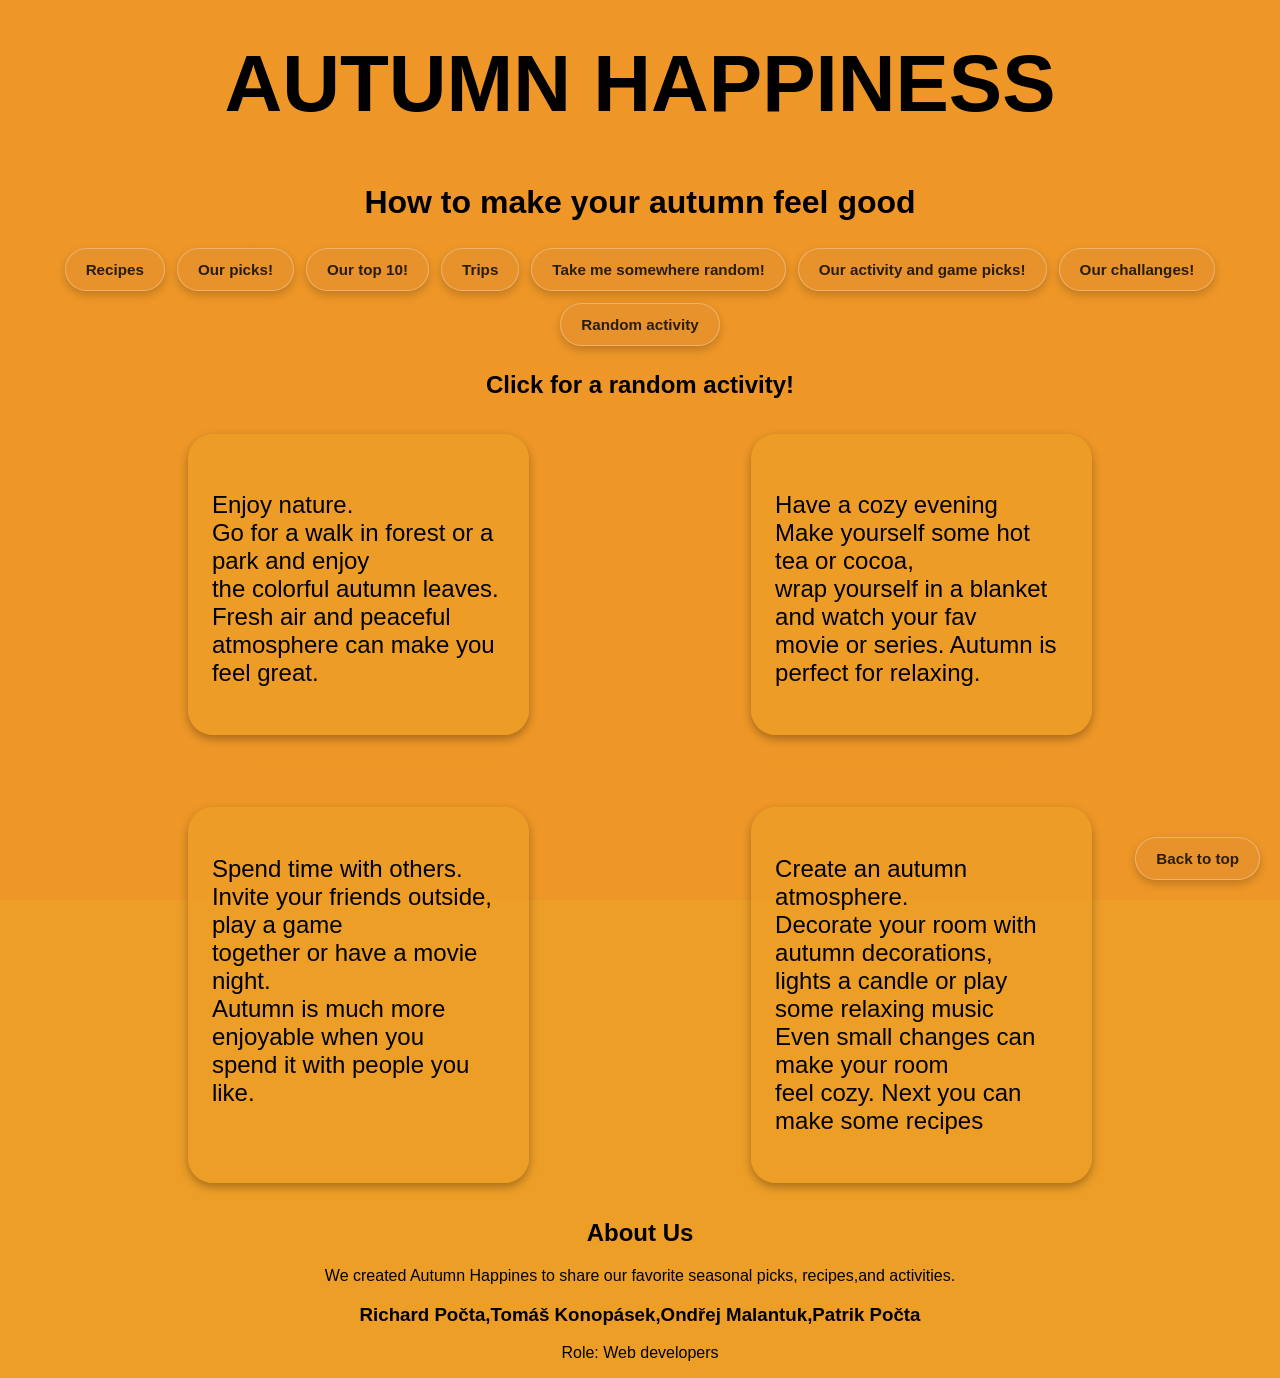
==== index.html @ 6c23f84c "oops! na třetí" ====
<!DOCTYPE html>
<html lang="cs">
<head>
    <meta charset="UTF-8">
    <title>Autumn Happiness</title>
    <link rel="stylesheet" href="style.css">
    <link rel="shortcut icon" href="favicon.ico" type="image/x-icon">
</head>
<body>
<h1 id="jarda">AUTUMN HAPPINESS</h1>
<h2 id="jarda2">How to make your autumn feel good</h2>
<div class="nav-container">
<a href="recepty.html">
    <button class="autumn-btn" style="animation-delay: 0.2s">Recipes </button>
</a>

<a href="filmy.html">
    <button class="autumn-btn" style="animation-delay: 0.4s">Our picks!</button>
</a>
<a href="top10.html">
    <button class="autumn-btn" style="animation-delay: 0.6s"> Our top 10!</button>
</a>
<a href="trips.html">
    <button class="autumn-btn" style="animation-delay: 0.8s"> Trips</button>
</a>
<button class="autumn-btn" onclick="randomPage()" style="animation-delay: 1s">
    Take me somewhere random!
</button>
<a href="aahry.html">
    <button class="autumn-btn" style="animation-delay: 1.2s">Our activity and game picks!</button>
</a>
    <a href="chalenges.html">
        <button class="autumn-btn" style="animation-delay: 1.4s">Our challanges!</button>
    </a>
<button  class="autumn-btn"onclick="randomActivity()" style="animation-delay: 1.6s">Random activity</button>
</div>
<h2 id="result">Click for a random activity!</h2>
<div class="kadina">
    <!-- 1. blok (vlevo nahoře) -->
    <div class="sloupec">
        <p id="prdidlo">Enjoy nature. <br>
            Go for a walk in forest or a park and enjoy <br>
            the colorful autumn leaves. Fresh air and peaceful <br>
            atmosphere can make you feel great.</p>
    </div>

    <!-- 2. blok (vpravo nahoře) -->
    <div class="sloupec">
        <p id="kadina2">Have a cozy evening <br>
            Make yourself some hot tea or cocoa, <br>
            wrap yourself in a blanket and watch your fav <br>
            movie or series. Autumn is perfect for relaxing.</p>
    </div>

    <!-- 3. blok (vlevo dole) -->
    <div class="sloupec">
        <p>Spend time with others. <br>
        Invite your friends outside, play a game <br>
        together or have a movie night. <br>
        Autumn is much more enjoyable when you <br>
        spend it with people you like.</p>
    </div>
    <!-- 4. blok (vpravo dole) -->
    <div class="sloupec">
        <p>Create an autumn atmosphere. <br>
        Decorate your room with autumn decorations, <br>
        lights a candle or play some relaxing music <br>
        Even small changes can make your room <br>
        feel cozy. Next you can make some recipes</p>
    </div>
</div>

</div>
<button class="autumn-btn back-to-top" onclick="goToTop()">
    Back to top
</button>
<script src="script.js"></script>
</body><section id="about" class="about-section">
<h2>About Us</h2>
<p class="about-desc">
    We created Autumn Happines to share our favorite seasonal picks, recipes,and activities.
</p>
    <div class="team-container">
        <div class="member-card">
            <h3> Richard Počta,Tomáš Konopásek,Ondřej Malantuk,Patrik Počta</h3>
       <p>Role: Web developers</p>
        </div>
    </div>
</section>
</html>
---- style.css ----
* {
    box-sizing: border-box; /* Zajistí správné počítání 10% paddingu a gapu */
}

:root {
    background: #ed9e27;
    text-align: center;
    color: #000000;
    font-family: sans-serif;
}

#jarda {
    margin-top: 0;
    padding-top: 3%;
    font-size: 5rem;
    text-decoration-thickness:1000px;
}

#jarda2 {
    font-size: 2rem;
}

.kadina {
    display: grid;
    grid-template-columns: 1fr 1fr;
    grid-template-rows: auto auto;

    padding: 0 10%;
    column-gap: 10%;
    row-gap: 40px;

    text-align: left;
    font-size: 1.5rem;
    font-family: Calibri, sans-serif;
}

#prdidlo, #kadina2 {
    padding-top: 3%;
}
body{background-image: url("https://www.freeimageslive.co.uk/files/images008/autumn_colors.preview.jpg");
background-size: initial;
    background-repeat: no-repeat;
    margin: 0;
    min-height: 100vh;
    background-image: linear-gradient(rgba(240, 140, 40, 0.4),rgba(240, 140, 40, 0.4)),url(https://www.freeimageslive.co.uk/files/images008/autumn_colors.preview.jpg);
    background-size: cover;
    background-position: center;
    background-attachment: fixed;
    
}
#risiprdikysmrdi{padding: 30%;}
.sloupec {

    background: rgb(237 158 39 / 0.81);
    padding: 24px;
    max-width: 500px;
    margin: 16px 13%;
    border-radius: 25px;
    box-shadow: 0 4px 10px rgba(0, 0, 0, 0.3);
}
.nav-container {
    display: flex;
    justify-content: center;
    gap: 12px;
    flex-wrap: wrap;
    margin: 15px 0 25px 0;
}

.autumn-btn {
    opacity: 0;
    animation: buttonAppear 0.6s ease forwards;
    transition: transform 0.25s ease;
    background-color: rgba(230, 145, 45, 0.85);
    color: #2b1d0c;
    font-family: inherit;
    font-size: 0.95rem;
    font-weight: 600;
    padding: 12px 20px;
    border: 1px solid rgba(255, 255, 255, 0.3);
    border-radius: 25px;

    cursor: pointer;
    box-shadow: 0 4px 10px rgba(0, 0, 0, 0.2);
    transition: all 0.25s ease;
}
.autumn-btn:hover {
    background-color: #c96b18;
    color: #ffffff;
    transform: translateY(-3px);
    box-shadow: 0 6px 14px rgba(0, 0, 0, 0.35);
    transform: scale(1.05);}

.autumn-btn:active {
    transform: translateY(-1px);
    box-shadow: 0 2px 6px rgba(0, 0, 0, 0.2);}

.autumn-btn:hover {
    transform: scale(1.08);
}
@keyframes buttonAppear {
    from {
        opacity: 0;
        transform: translateY(20px);
    }
    to {
        opacity: 1;
        transform: translateY(0);
    }

}
.back-to-top{
    position: fixed;
    right: 20px;
    bottom: 20px;
    z-index: 1000;
}
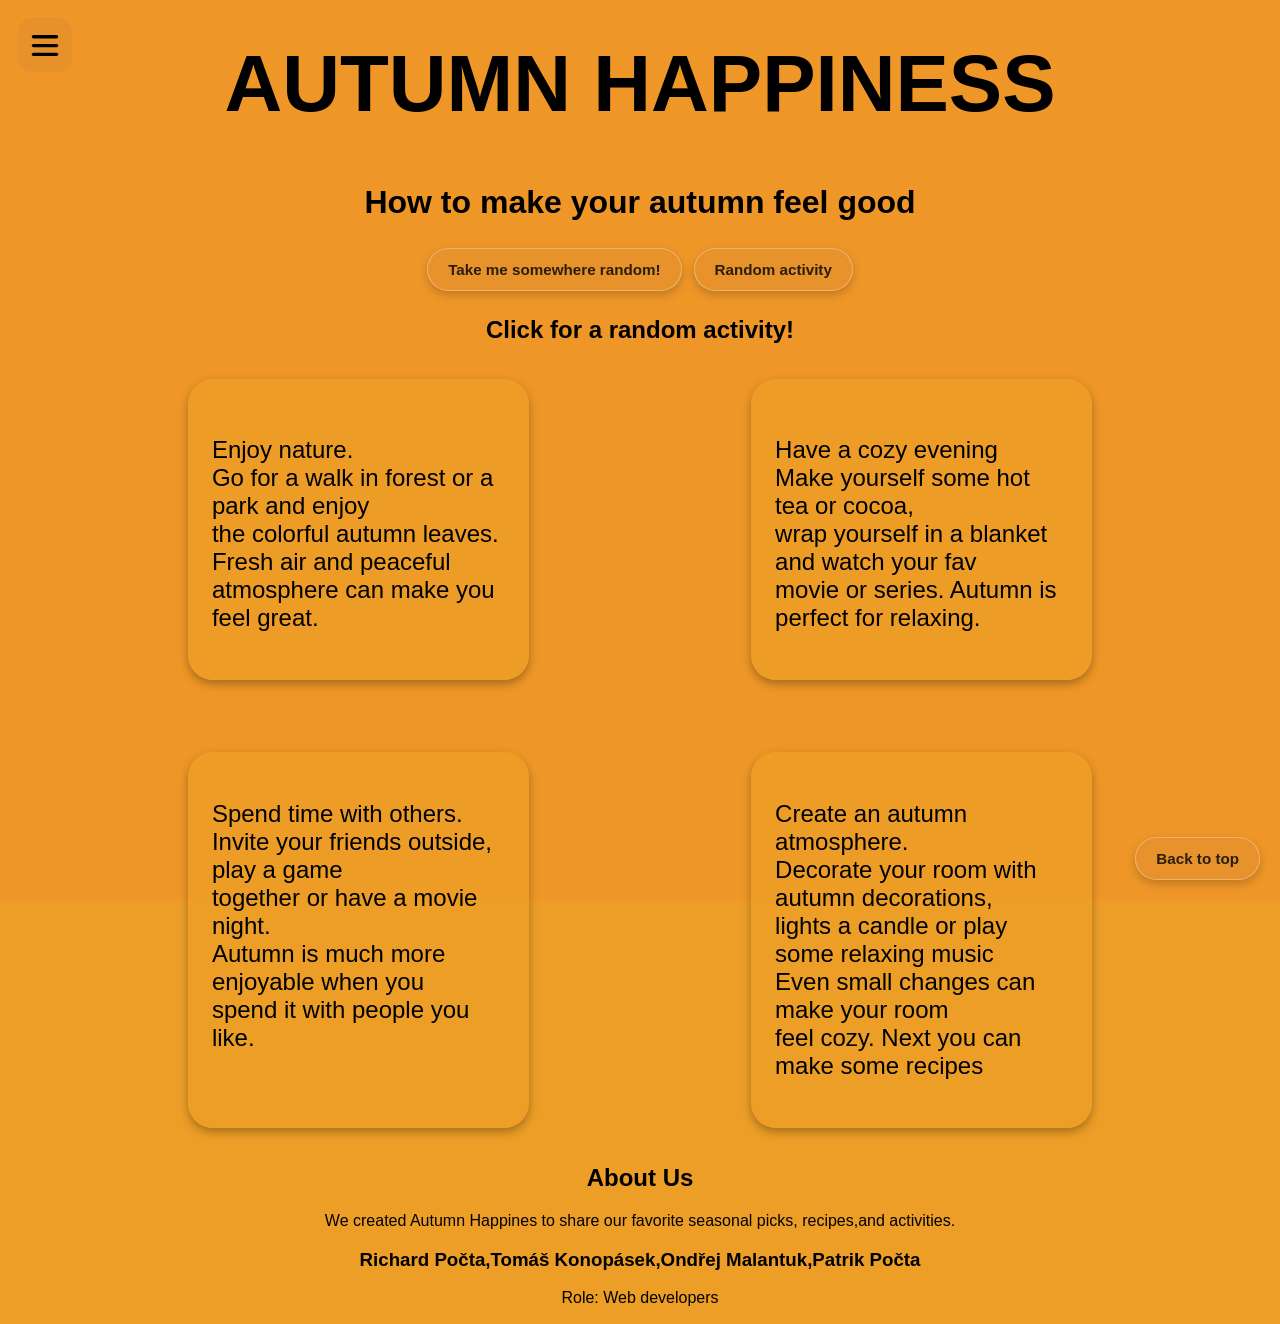
==== commit 23eb8ab7: "úpravy jarda kadimír prdismrdel" ====
--- a/index.html
+++ b/index.html
@@ -7,32 +7,29 @@
     <link rel="shortcut icon" href="favicon.ico" type="image/x-icon">
 </head>
 <body>
+<div class="menu">
+    <button class="menu-btn" onclick="toggleMenu()">
+    <span></span>
+    <span></span>
+    <span></span>
+    </button>
+    <div id="menuLinks" class="menu-links">
+        <a href="index.html">Home</a>
+        <a href="recepty.html">Recipes</a>
+        <a href="filmy.html">Films</a>
+        <a href="top10.html">Top 10</a>
+        <a href="trips.html">Trips</a>
+        <a href="aahry.html">Activities</a>
+        <a href="chalenges.html">Challenges</a>
+    </div>
+</div>
 <h1 id="jarda">AUTUMN HAPPINESS</h1>
 <h2 id="jarda2">How to make your autumn feel good</h2>
 <div class="nav-container">
-<a href="recepty.html">
-    <button class="autumn-btn" style="animation-delay: 0.2s">Recipes </button>
-</a>
-
-<a href="filmy.html">
-    <button class="autumn-btn" style="animation-delay: 0.4s">Our picks!</button>
-</a>
-<a href="top10.html">
-    <button class="autumn-btn" style="animation-delay: 0.6s"> Our top 10!</button>
-</a>
-<a href="trips.html">
-    <button class="autumn-btn" style="animation-delay: 0.8s"> Trips</button>
-</a>
-<button class="autumn-btn" onclick="randomPage()" style="animation-delay: 1s">
+<button class="autumn-btn" onclick="randomPage()" style="animation-delay: 0.2s">
     Take me somewhere random!
 </button>
-<a href="aahry.html">
-    <button class="autumn-btn" style="animation-delay: 1.2s">Our activity and game picks!</button>
-</a>
-    <a href="chalenges.html">
-        <button class="autumn-btn" style="animation-delay: 1.4s">Our challanges!</button>
-    </a>
-<button  class="autumn-btn"onclick="randomActivity()" style="animation-delay: 1.6s">Random activity</button>
+<button  class="autumn-btn"onclick="randomActivity()" style="animation-delay: 0.4s">Random activity</button>
 </div>
 <h2 id="result">Click for a random activity!</h2>
 <div class="kadina">
@@ -69,22 +66,21 @@
         feel cozy. Next you can make some recipes</p>
     </div>
 </div>
-
-</div>
 <button class="autumn-btn back-to-top" onclick="goToTop()">
     Back to top
 </button>
-<script src="script.js"></script>
-</body><section id="about" class="about-section">
-<h2>About Us</h2>
-<p class="about-desc">
-    We created Autumn Happines to share our favorite seasonal picks, recipes,and activities.
-</p>
+<section id="about" class="about-section">
+    <h2>About Us</h2>
+    <p class="about-desc">
+        We created Autumn Happines to share our favorite seasonal picks, recipes,and activities.
+    </p>
     <div class="team-container">
         <div class="member-card">
             <h3> Richard Počta,Tomáš Konopásek,Ondřej Malantuk,Patrik Počta</h3>
-       <p>Role: Web developers</p>
+            <p>Role: Web developers</p>
         </div>
     </div>
 </section>
+<script src="script.js"></script>
+</body>
 </html>
--- a/style.css
+++ b/style.css
@@ -57,6 +57,10 @@
     margin: 16px 13%;
     border-radius: 25px;
     box-shadow: 0 4px 10px rgba(0, 0, 0, 0.3);
+    transition: 0.25s;
+}
+.sloupec:hover {
+    transform: scale(1.03);
 }
 .nav-container {
     display: flex;
@@ -113,4 +117,79 @@
     right: 20px;
     bottom: 20px;
     z-index: 1000;
+}
+.menu {
+    position: fixed;
+    top: 20px;
+    left: 20px;
+    z-index: 2000;
+}
+.menu-btn {
+    width: 50px;
+    height: 50px;
+    font-size: 25px;
+    background-color: rgba(230, 145, 45, 0.9);
+    border: none;
+    border-radius: 15px;
+    cursor: pointer;
+    transition: 0.3s;
+    transform: scale(1.1);
+}
+.menu-btn:hover {
+    transform: scale(1.1);
+    background-color: #c96b18;
+}
+.menu-links {
+    position: absolute;
+    top: 60px;
+    left: 0;
+    width: 200px;
+    background-color: rgba(230, 145, 45, 0.95);
+    border-radius: 15px;
+    padding: 10px;
+
+    opacity: 0;
+    transform: translateX(-200px) scale(0.95);
+    pointer-events: none;
+    transition: 0.3s ease;
+}
+.menu-links.show{
+    opacity: 1;
+    transform: translateX(0) scale(1);
+    pointer-events: auto;
+}
+.menu-links a {
+    display: block;
+    color: #2b1d0c;
+    text-decoration: none;
+    padding: 12px;
+    border-radius: 10px;
+    transition: 0.2s;
+}
+.menu-links a:hover {
+    background-color: #c96b18;
+    color: aliceblue;
+    transform: translateX(5px);
+
+}
+.about-section {
+    padding-bottom: 1px;
+}
+.menu-btn span {
+    display: block;
+    width: 24px;
+    height: 3px;
+    background: black;
+    margin: 5px auto;
+    border-radius: 5px;
+    transition: 0.3s ease;
+}
+.menu-btn.open span:nth-child(1) {
+    transform: translateY(8px) rotate(45deg);
+}
+.menu-btn.open span:nth-child(2) {
+    opacity: 0;
+}
+.menu-btn.open span:nth-child(3) {
+    transform: translateY(-8px) rotate(-45deg);
 }
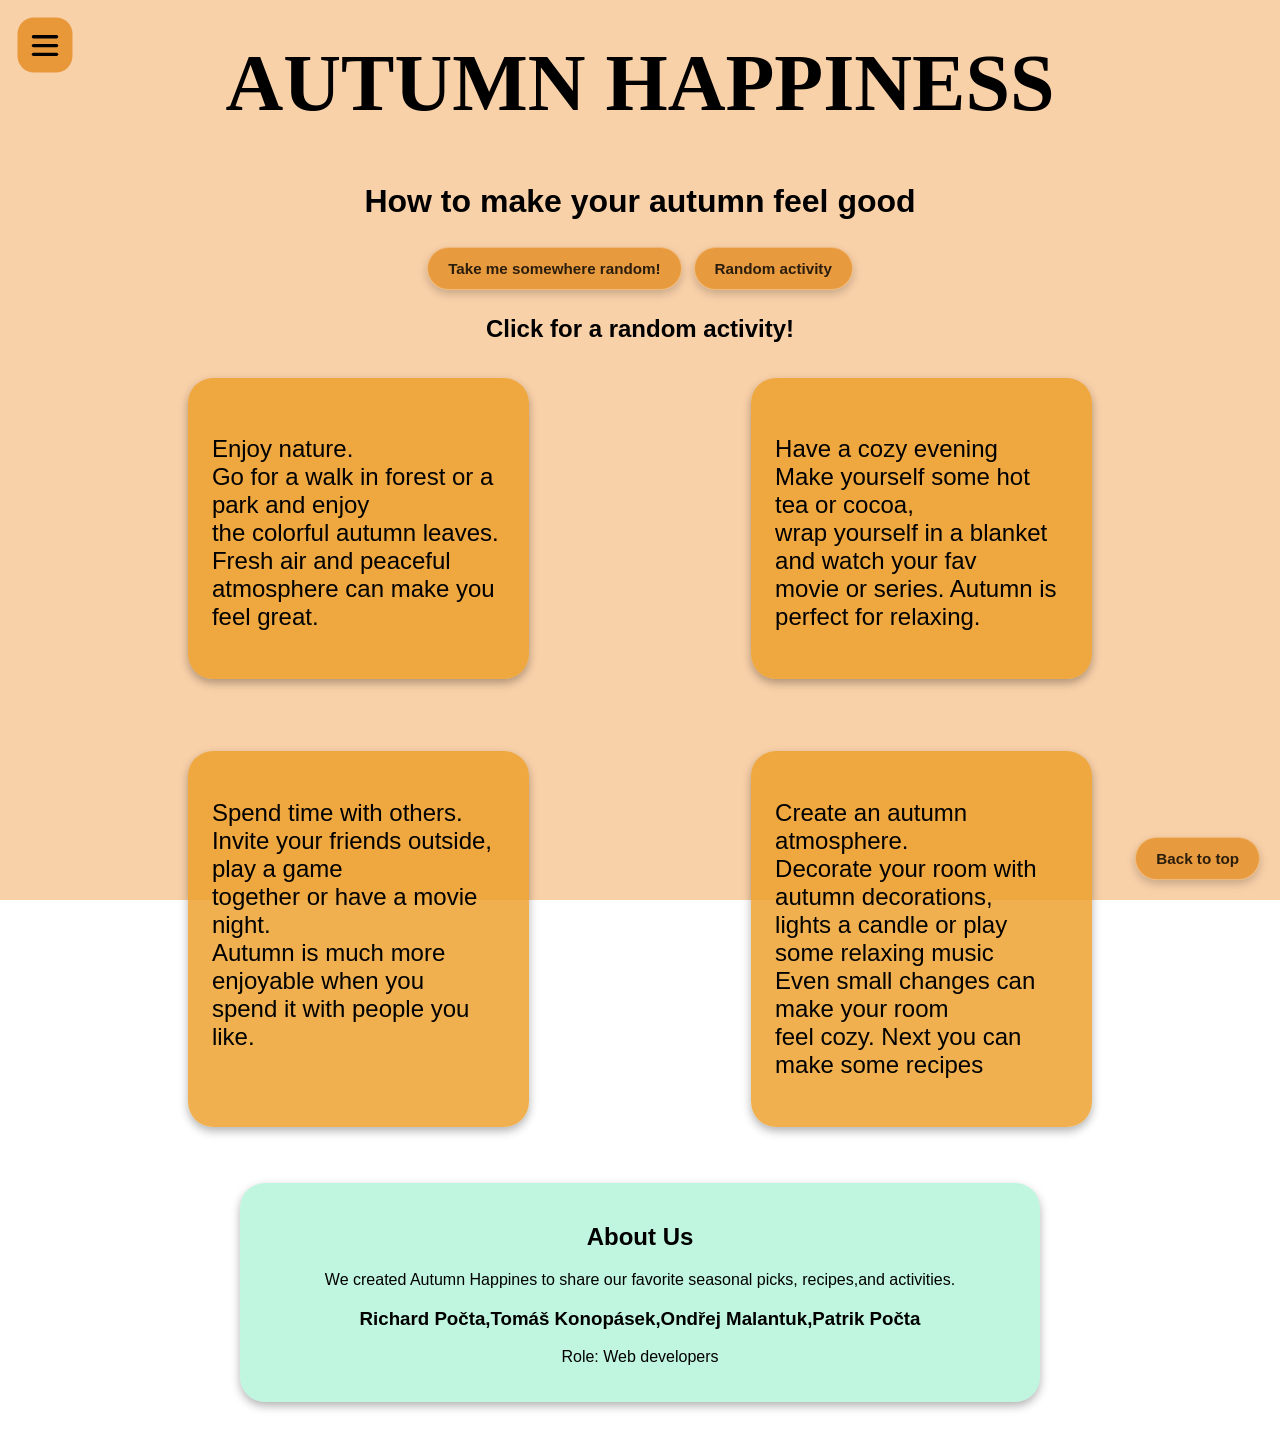
==== commit e5ca8b3d: "jarda kadí signály" ====
--- a/index.html
+++ b/index.html
@@ -2,6 +2,13 @@
 <html lang="cs">
 <head>
     <meta charset="UTF-8">
+    <meta name="description" content="Autumn Happiness - autumn recipes, movies, trips, activities and challenges">
+    <meta property="og:title" content="Autumn Happiness">
+    <meta property="og:description" content="Recipes, movies, trips, activities and challenges for a cozy autumn">
+    <meta property="og:type" content="website">
+    <meta property="og:url" content="https://trikulicky.slashosting.cloud">
+    <meta property="og:image" content="https://trikulicky.slashosting.cloud/pumpkin.png">
+    <meta name="twitter:card" content="summary_large_image">
     <title>Autumn Happiness</title>
     <link rel="stylesheet" href="style.css">
     <link rel="shortcut icon" href="favicon.ico" type="image/x-icon">
@@ -23,7 +30,7 @@
         <a href="chalenges.html">Challenges</a>
     </div>
 </div>
-<h1 id="jarda">AUTUMN HAPPINESS</h1>
+<h1 id="jarda" style="font-family: 'Century Gothic' ">AUTUMN HAPPINESS</h1>
 <h2 id="jarda2">How to make your autumn feel good</h2>
 <div class="nav-container">
 <button class="autumn-btn" onclick="randomPage()" style="animation-delay: 0.2s">
--- a/style.css
+++ b/style.css
@@ -3,7 +3,6 @@
 }
 
 :root {
-    background: #ed9e27;
     text-align: center;
     color: #000000;
     font-family: sans-serif;
@@ -192,4 +191,12 @@
 }
 .menu-btn.open span:nth-child(3) {
     transform: translateY(-8px) rotate(-45deg);
+}
+.about-section {
+    background: rgb(84 230 169 / 0.37);
+    max-width: 800px;
+    margin: 40px auto;
+    padding: 20px 30px;
+    border-radius: 25px;
+    box-shadow: 0 4px 10px rgba(0, 0, 0, 0.3);
 }
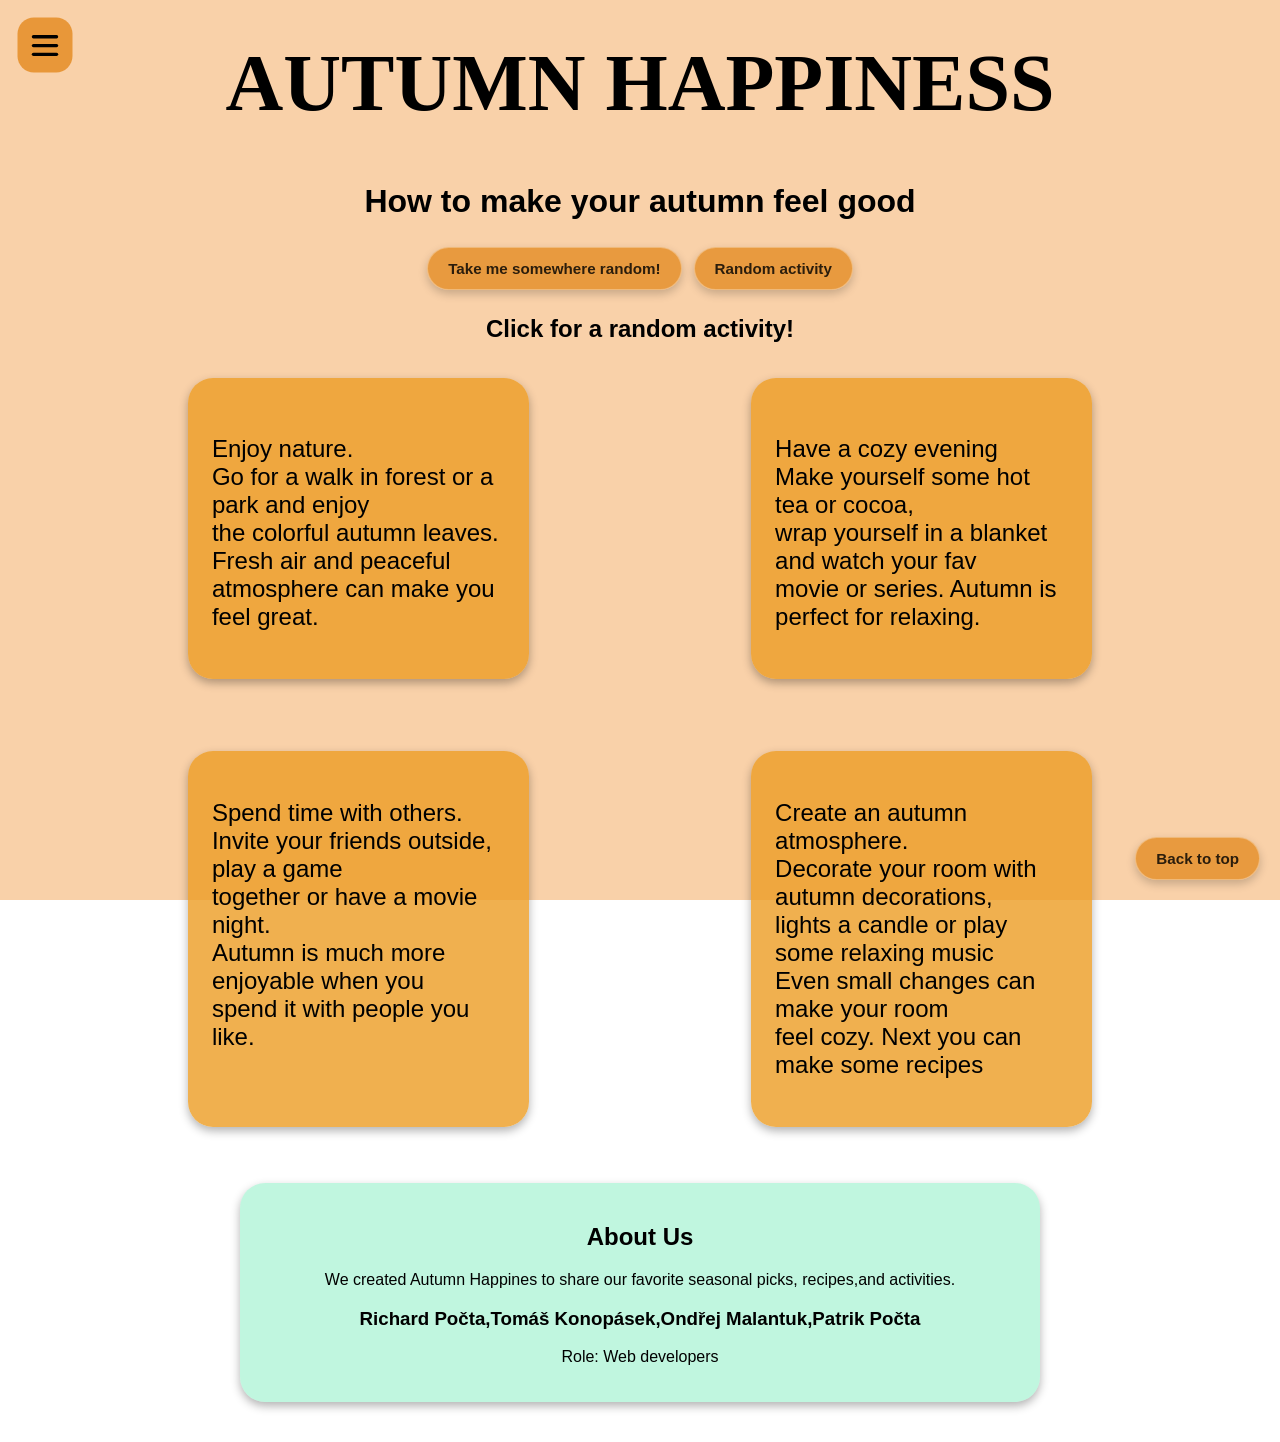
==== commit b211375e: "jarda kadí signály a l**e a***y" ====
--- a/index.html
+++ b/index.html
@@ -2,6 +2,7 @@
 <html lang="cs">
 <head>
     <meta charset="UTF-8">
+    <meta name="viewport" content="width=device-width, initial-scale=1.0">
     <meta name="description" content="Autumn Happiness - autumn recipes, movies, trips, activities and challenges">
     <meta property="og:title" content="Autumn Happiness">
     <meta property="og:description" content="Recipes, movies, trips, activities and challenges for a cozy autumn">
--- a/style.css
+++ b/style.css
@@ -199,4 +199,52 @@
     padding: 20px 30px;
     border-radius: 25px;
     box-shadow: 0 4px 10px rgba(0, 0, 0, 0.3);
+}
+@media (max-width: 768px) {
+    #jarda {
+        font-size: 2.8rem;
+        padding-top: 80px;
+    }
+    #jarda2 {
+        font-size: 1.4rem;
+        padding: 0 15px;
+    }
+    .kadina {
+        grid-template-columns: 1fr;
+        padding: 0 15px;
+        gap: 20px;
+        font-size: 1.1rem;
+    }
+    .sloupec {
+        width: 100%;
+        padding: 0 15px;
+        gap: 20px;
+        font-size: 1.1rem;
+    }
+    .nav-container {
+        padding: 0 15px;
+    }
+    .autumn-btn {
+        font-size: 0.9rem;
+        padding: 10px 15px;
+    }
+    .menu {
+        top: 15px;
+        left: 15px;
+    }
+    .menu-links {
+        width: 100px;
+    }
+    .about-section {
+        margin: 30px 15px;
+        padding: 20px;
+    }
+    .back-to-top {
+        right: 10px;
+        bottom: 10px;
+    }
+    img {
+        max-width: 100%;
+        height: auto;
+    }
 }
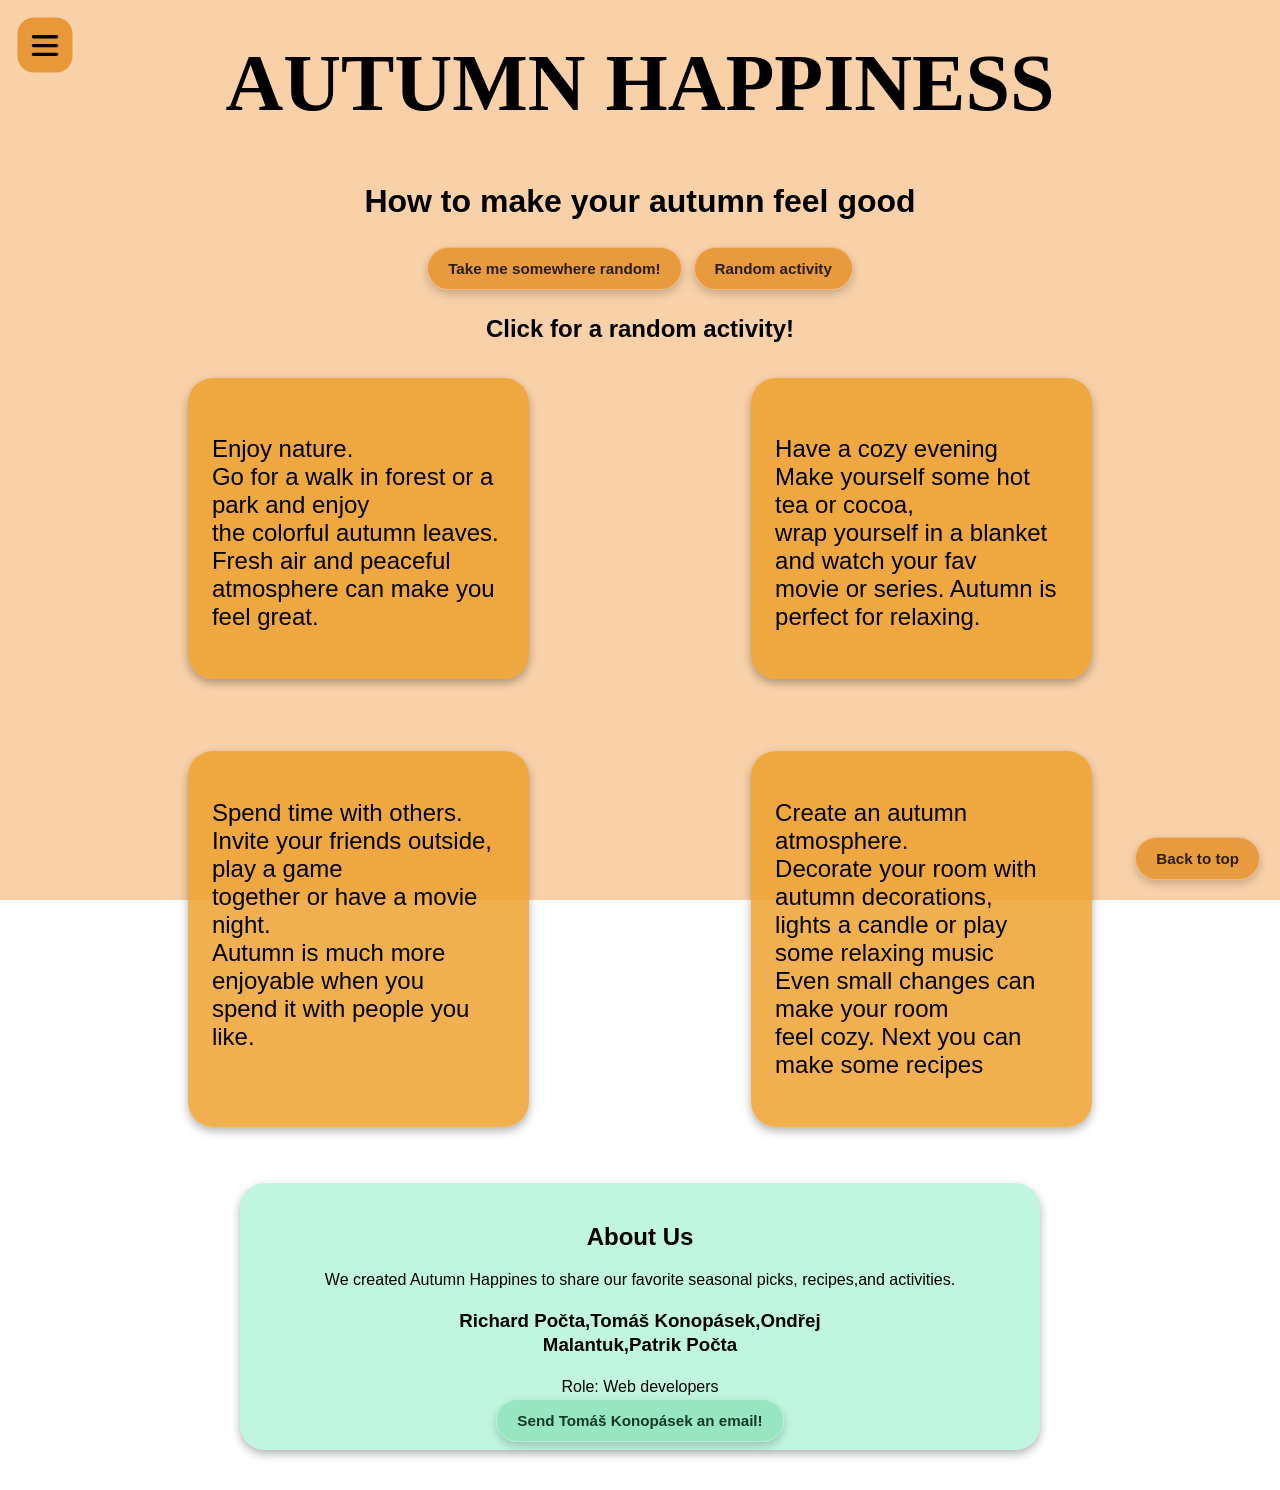
==== commit cf9a3a23: "Pes ReciPes 67 čtverec gargamel jarda" ====
--- a/index.html
+++ b/index.html
@@ -86,6 +86,7 @@
         <div class="member-card">
             <h3> Richard Počta,Tomáš Konopásek,Ondřej Malantuk,Patrik Počta</h3>
             <p>Role: Web developers</p>
+            <a href="mailto:glixie@glixie.me" class="autumn-btn email-btn">Send Tomáš Konopásek an email!</a>
         </div>
     </div>
 </section>
--- a/style.css
+++ b/style.css
@@ -201,6 +201,9 @@
     box-shadow: 0 4px 10px rgba(0, 0, 0, 0.3);
 }
 @media (max-width: 768px) {
+    html,body {
+        overflow-x: hidden;
+    }
     #jarda {
         font-size: 2.8rem;
         padding-top: 80px;
@@ -217,8 +220,9 @@
     }
     .sloupec {
         width: 100%;
-        padding: 0 15px;
-        gap: 20px;
+        max-width: none;
+        margin: 0;
+        padding: 20px;
         font-size: 1.1rem;
     }
     .nav-container {
@@ -237,7 +241,7 @@
     }
     .about-section {
         margin: 30px 15px;
-        padding: 20px;
+        padding: 30px;
     }
     .back-to-top {
         right: 10px;
@@ -247,4 +251,21 @@
         max-width: 100%;
         height: auto;
     }
+}
+.go-back {
+    margin-bottom: 20px;
+}
+.member-card h3 {
+    max-width: 500px;
+    margin: 20px auto;
+    line-height: 1.3;
+}
+.email-btn {
+    background-color: #98e6c1;
+    color: #16382a;
+    text-decoration: none;
+}
+.email-btn:hover {
+    background-color: #6fd5a5;
+    color: #16382a;
 }
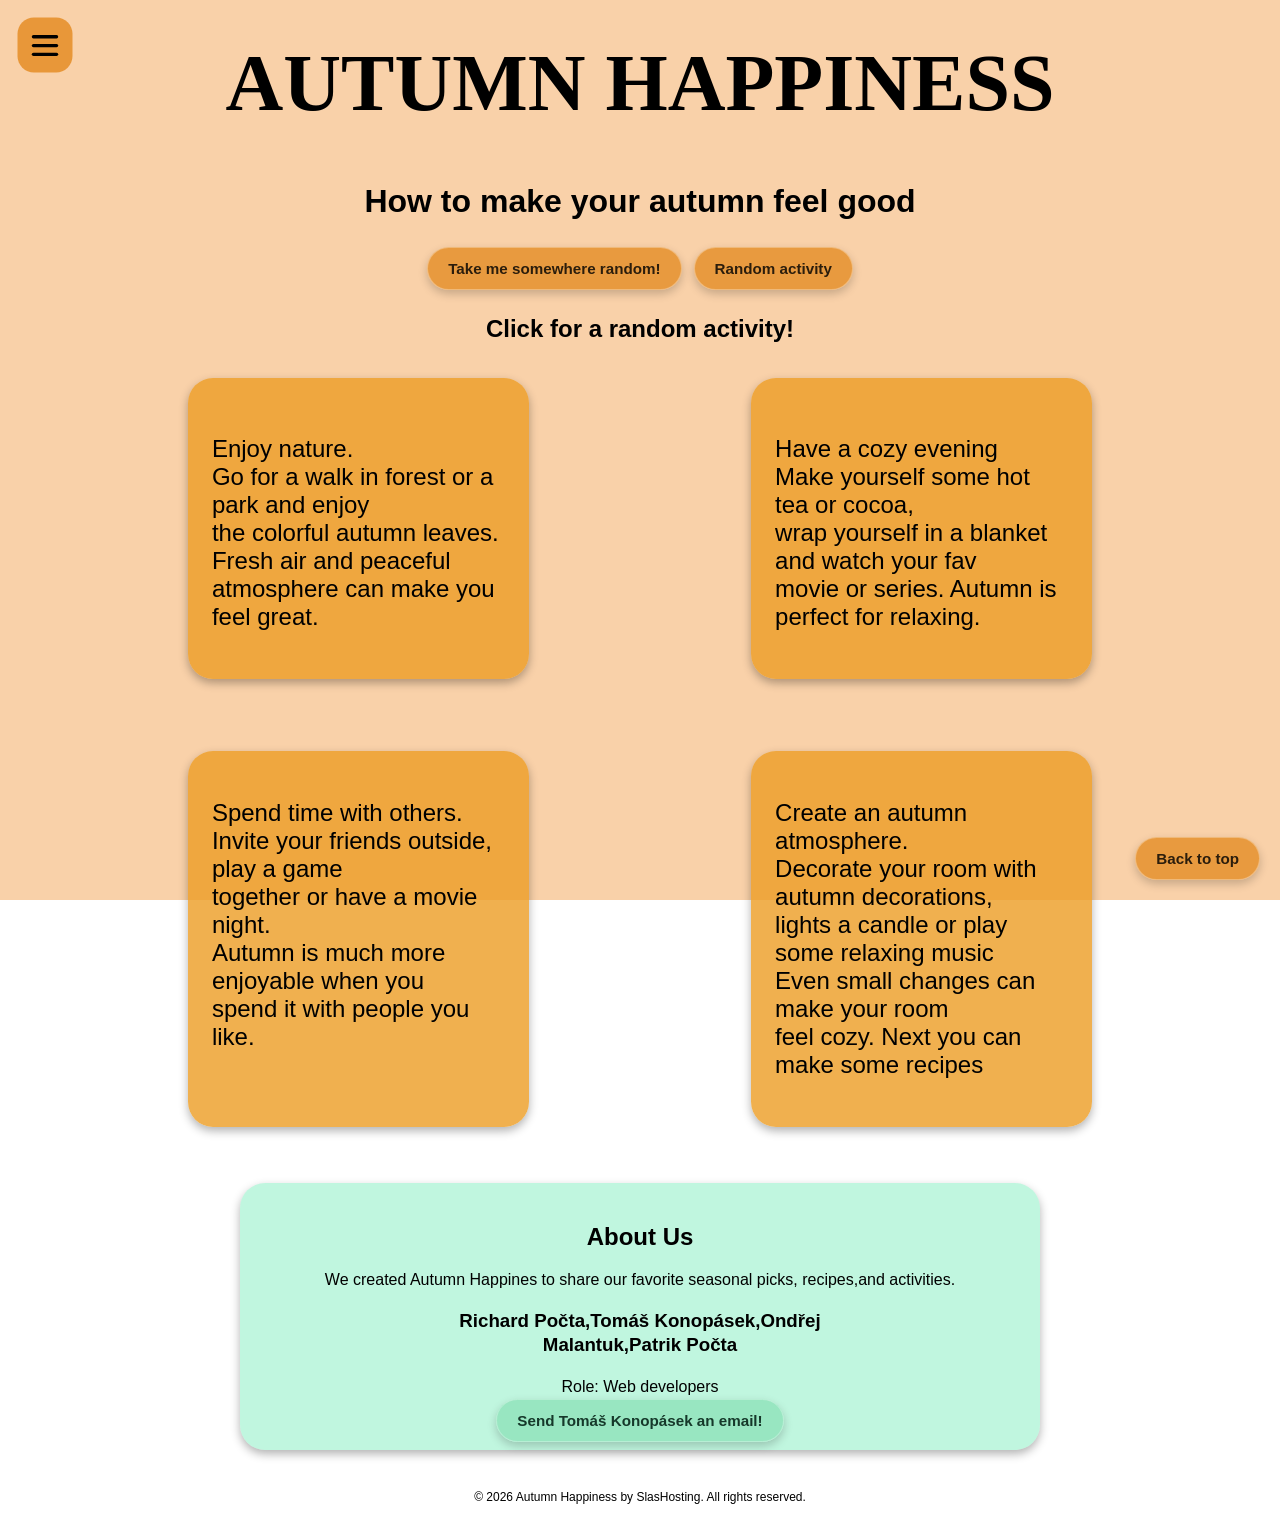
==== commit c9238b3f: "Poslední commit (hopefully)." ====
--- a/index.html
+++ b/index.html
@@ -2,6 +2,8 @@
 <html lang="cs">
 <head>
     <meta charset="UTF-8">
+    <meta rel="apple-touch-icon" href="pumpkin.png">
+    <meta name="theme-color" content="#ed9e27">
     <meta name="viewport" content="width=device-width, initial-scale=1.0">
     <meta name="description" content="Autumn Happiness - autumn recipes, movies, trips, activities and challenges">
     <meta property="og:title" content="Autumn Happiness">
@@ -16,7 +18,7 @@
 </head>
 <body>
 <div class="menu">
-    <button class="menu-btn" onclick="toggleMenu()">
+    <button class="menu-btn" onclick="toggleMenu()" aria-label="Open navigation menu" title="Menu">
     <span></span>
     <span></span>
     <span></span>
@@ -90,6 +92,7 @@
         </div>
     </div>
 </section>
+<p class="copyright">© 2026 Autumn Happiness by SlasHosting. All rights reserved.</p>
 <script src="script.js"></script>
 </body>
 </html>
--- a/style.css
+++ b/style.css
@@ -36,8 +36,10 @@
 #prdidlo, #kadina2 {
     padding-top: 3%;
 }
-body{background-image: url("https://www.freeimageslive.co.uk/files/images008/autumn_colors.preview.jpg");
-background-size: initial;
+body {
+    animation: pageFade 0,4s ease;
+    background-image: url("https://www.freeimageslive.co.uk/files/images008/autumn_colors.preview.jpg");
+    background-size: initial;
     background-repeat: no-repeat;
     margin: 0;
     min-height: 100vh;
@@ -159,11 +161,17 @@
 }
 .menu-links a {
     display: block;
+    width: 100%;
     color: #2b1d0c;
     text-decoration: none;
-    padding: 12px;
+    padding: 12px 0;
     border-radius: 10px;
     transition: 0.2s;
+    text-align: center;
+}
+.menu-links a.active {
+    background: #c96b18;
+    color: aliceblue;
 }
 .menu-links a:hover {
     background-color: #c96b18;
@@ -268,4 +276,41 @@
 .email-btn:hover {
     background-color: #6fd5a5;
     color: #16382a;
+}
+::-webkit-scrollbar {
+    width: 10px;
+}
+::-webkit-scrollbar-track {
+    background: #5c3a1e;
+}
+::-webkit-scrollbar-thumb {
+    background: #ed9e27;
+    border-radius: 10px;
+}
+::-webkit-scrollbar-thumb:hover {
+    background-color: #c96b18;
+}
+::selection {
+    background: #ed9e27;
+    color: black;
+}
+@keyframes pageFade {
+    from {opacity: 0;}
+    to {opacity: 1;}
+}
+h1,h2 {
+    transition: 0.2s;
+}
+h1:hover {
+    letter-spacing: 2px;
+}
+button:focus-visible {
+    outline: 3px solid aliceblue;
+    outline-offset: 3px;
+}
+.copyright {
+    font-size: 0.75rem;
+    color: black;
+    text-align: center;
+    margin: 20px 0 10px 0;
 }
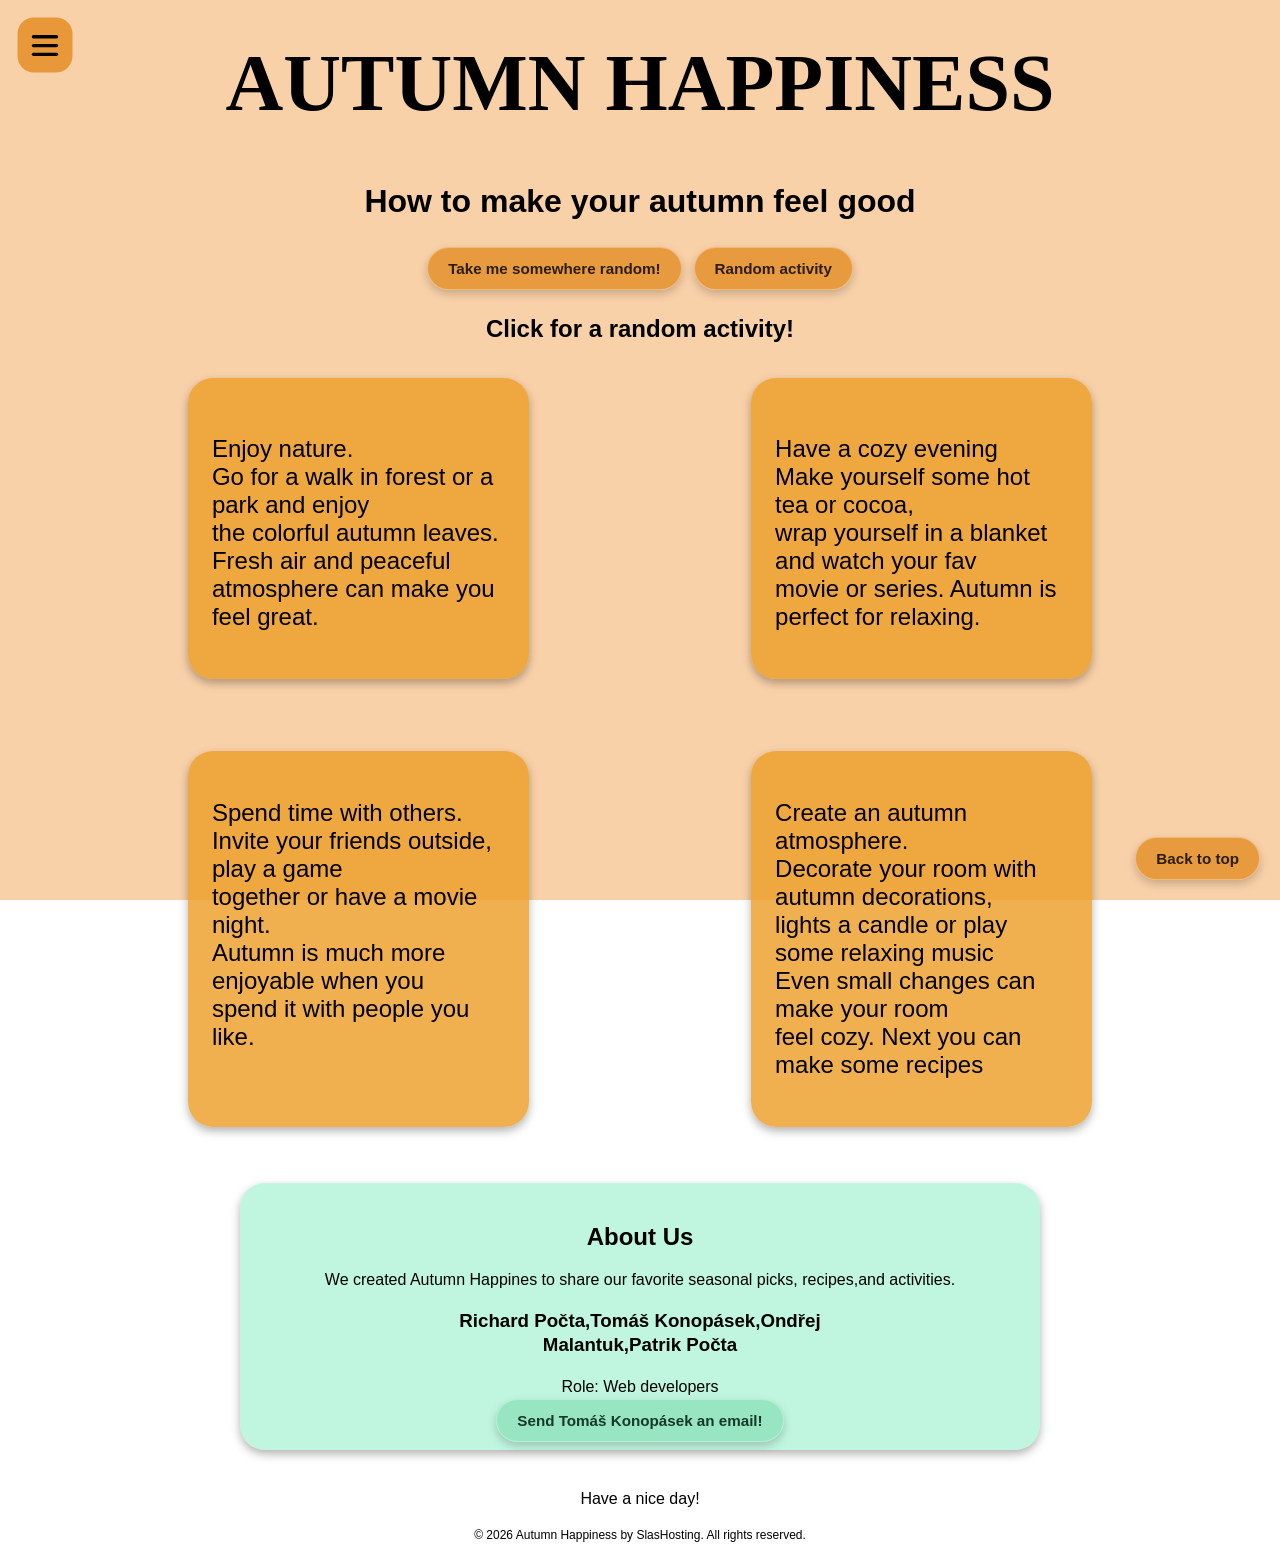
==== commit 34d27e22: "Poslední commit. Díky kluci" ====
--- a/index.html
+++ b/index.html
@@ -1,18 +1,24 @@
 <!DOCTYPE html>
-<html lang="cs">
+<html lang="en">
 <head>
     <meta charset="UTF-8">
-    <meta rel="apple-touch-icon" href="pumpkin.png">
+
+    <link rel="apple-touch-icon" href="pumpkin.png">
+
     <meta name="theme-color" content="#ed9e27">
     <meta name="viewport" content="width=device-width, initial-scale=1.0">
+
     <meta name="description" content="Autumn Happiness - autumn recipes, movies, trips, activities and challenges">
+
     <meta property="og:title" content="Autumn Happiness">
     <meta property="og:description" content="Recipes, movies, trips, activities and challenges for a cozy autumn">
     <meta property="og:type" content="website">
     <meta property="og:url" content="https://trikulicky.slashosting.cloud">
     <meta property="og:image" content="https://trikulicky.slashosting.cloud/pumpkin.png">
     <meta name="twitter:card" content="summary_large_image">
+
     <title>Autumn Happiness</title>
+
     <link rel="stylesheet" href="style.css">
     <link rel="shortcut icon" href="favicon.ico" type="image/x-icon">
 </head>
@@ -92,6 +98,7 @@
         </div>
     </div>
 </section>
+<p>Have a nice day!</p>
 <p class="copyright">© 2026 Autumn Happiness by SlasHosting. All rights reserved.</p>
 <script src="script.js"></script>
 </body>
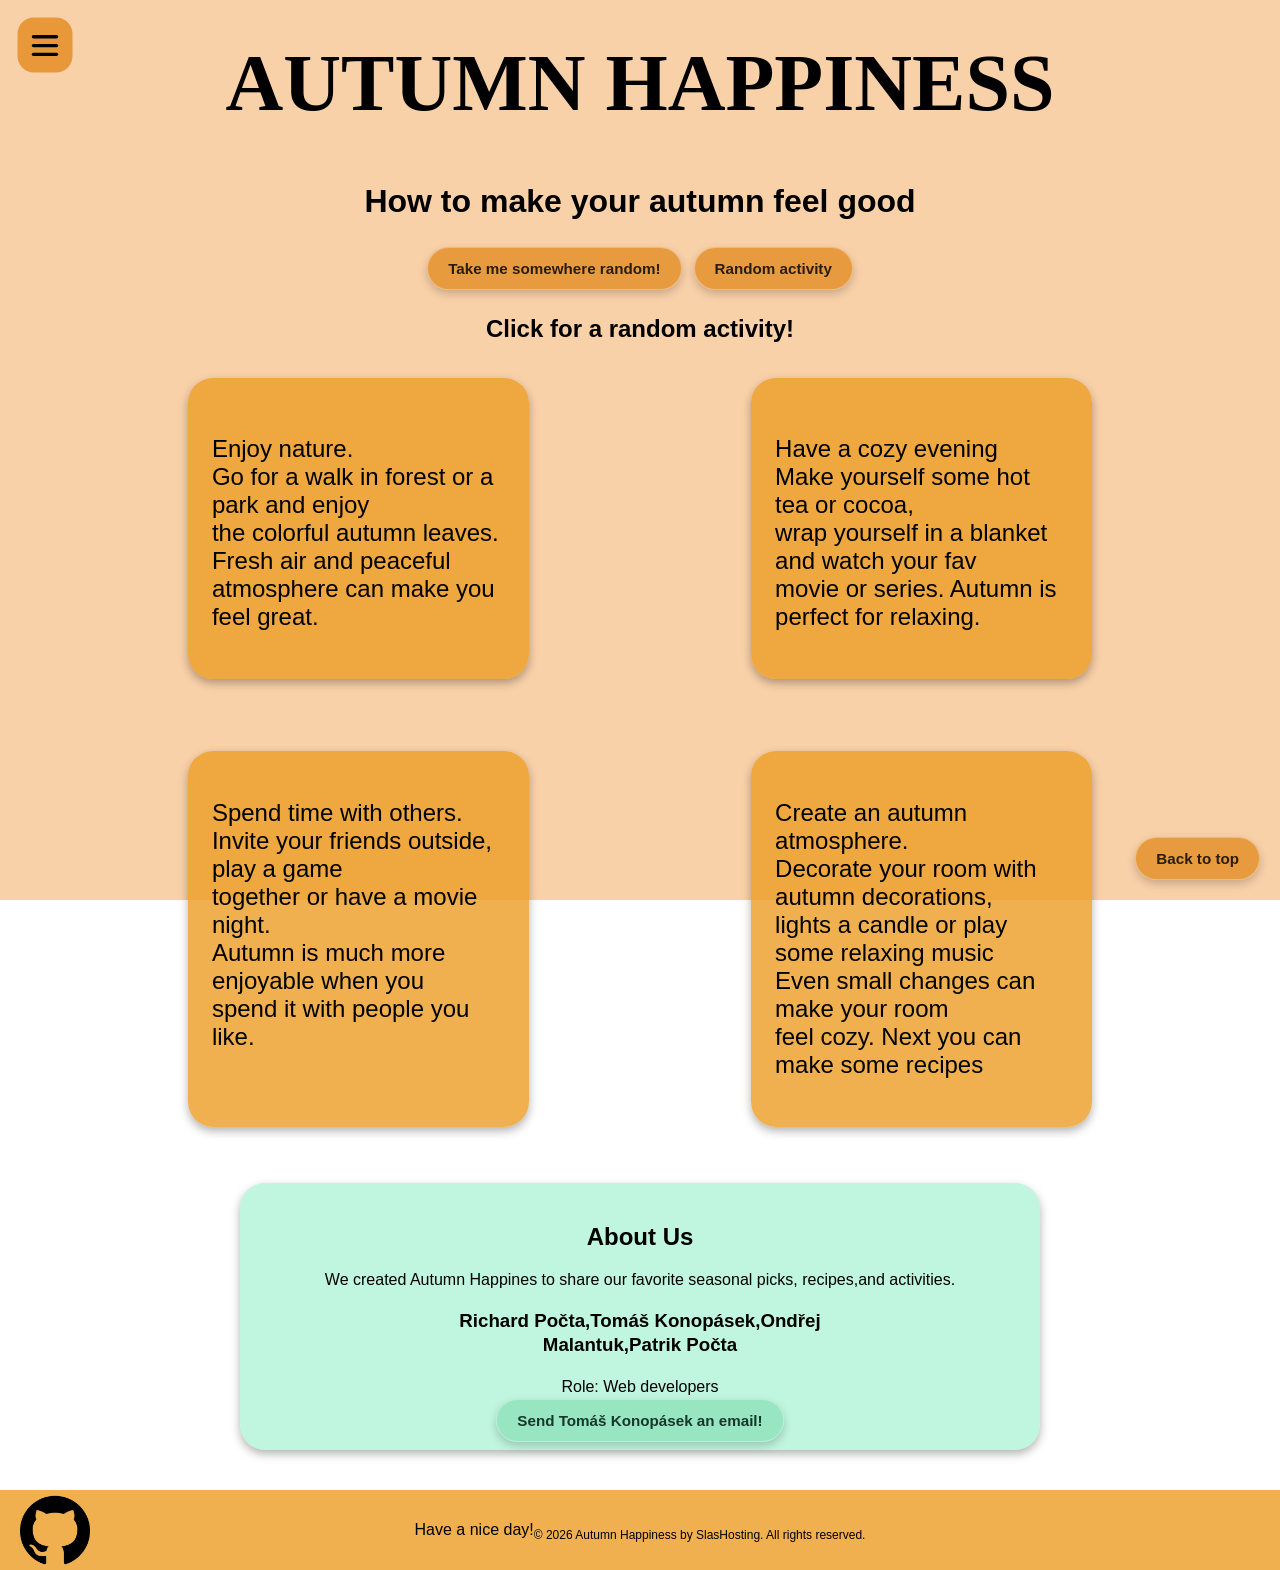
==== commit f6c63440: "made the footer better and added a github logo, also fucked up the text a lil, will be fixed" ====
--- a/index.html
+++ b/index.html
@@ -1,35 +1,49 @@
-<!DOCTYPE html>
+<!doctype html>
 <html lang="en">
-<head>
-    <meta charset="UTF-8">
+  <head>
+    <meta charset="UTF-8" />
 
-    <link rel="apple-touch-icon" href="pumpkin.png">
+    <link rel="apple-touch-icon" href="pumpkin.png" />
 
-    <meta name="theme-color" content="#ed9e27">
-    <meta name="viewport" content="width=device-width, initial-scale=1.0">
+    <meta name="theme-color" content="#ed9e27" />
+    <meta name="viewport" content="width=device-width, initial-scale=1.0" />
 
-    <meta name="description" content="Autumn Happiness - autumn recipes, movies, trips, activities and challenges">
+    <meta
+      name="description"
+      content="Autumn Happiness - autumn recipes, movies, trips, activities and challenges"
+    />
 
-    <meta property="og:title" content="Autumn Happiness">
-    <meta property="og:description" content="Recipes, movies, trips, activities and challenges for a cozy autumn">
-    <meta property="og:type" content="website">
-    <meta property="og:url" content="https://trikulicky.slashosting.cloud">
-    <meta property="og:image" content="https://trikulicky.slashosting.cloud/pumpkin.png">
-    <meta name="twitter:card" content="summary_large_image">
+    <meta property="og:title" content="Autumn Happiness" />
+    <meta
+      property="og:description"
+      content="Recipes, movies, trips, activities and challenges for a cozy autumn"
+    />
+    <meta property="og:type" content="website" />
+    <meta property="og:url" content="https://trikulicky.slashosting.cloud" />
+    <meta
+      property="og:image"
+      content="https://trikulicky.slashosting.cloud/pumpkin.png"
+    />
+    <meta name="twitter:card" content="summary_large_image" />
 
     <title>Autumn Happiness</title>
 
-    <link rel="stylesheet" href="style.css">
-    <link rel="shortcut icon" href="favicon.ico" type="image/x-icon">
-</head>
-<body>
-<div class="menu">
-    <button class="menu-btn" onclick="toggleMenu()" aria-label="Open navigation menu" title="Menu">
-    <span></span>
-    <span></span>
-    <span></span>
-    </button>
-    <div id="menuLinks" class="menu-links">
+    <link rel="stylesheet" href="style.css" />
+    <link rel="shortcut icon" href="favicon.ico" type="image/x-icon" />
+  </head>
+  <body>
+    <div class="menu">
+      <button
+        class="menu-btn"
+        onclick="toggleMenu()"
+        aria-label="Open navigation menu"
+        title="Menu"
+      >
+        <span></span>
+        <span></span>
+        <span></span>
+      </button>
+      <div id="menuLinks" class="menu-links">
         <a href="index.html">Home</a>
         <a href="recepty.html">Recipes</a>
         <a href="filmy.html">Films</a>
@@ -37,69 +51,106 @@
         <a href="trips.html">Trips</a>
         <a href="aahry.html">Activities</a>
         <a href="chalenges.html">Challenges</a>
+      </div>
     </div>
-</div>
-<h1 id="jarda" style="font-family: 'Century Gothic' ">AUTUMN HAPPINESS</h1>
-<h2 id="jarda2">How to make your autumn feel good</h2>
-<div class="nav-container">
-<button class="autumn-btn" onclick="randomPage()" style="animation-delay: 0.2s">
-    Take me somewhere random!
-</button>
-<button  class="autumn-btn"onclick="randomActivity()" style="animation-delay: 0.4s">Random activity</button>
-</div>
-<h2 id="result">Click for a random activity!</h2>
-<div class="kadina">
-    <!-- 1. blok (vlevo nahoře) -->
-    <div class="sloupec">
-        <p id="prdidlo">Enjoy nature. <br>
-            Go for a walk in forest or a park and enjoy <br>
-            the colorful autumn leaves. Fresh air and peaceful <br>
-            atmosphere can make you feel great.</p>
+    <h1 id="jarda" style="font-family: &quot;Century Gothic&quot;">
+      AUTUMN HAPPINESS
+    </h1>
+    <h2 id="jarda2">How to make your autumn feel good</h2>
+    <div class="nav-container">
+      <button
+        class="autumn-btn"
+        onclick="randomPage()"
+        style="animation-delay: 0.2s"
+      >
+        Take me somewhere random!
+      </button>
+      <button
+        class="autumn-btn"
+        onclick="randomActivity()"
+        style="animation-delay: 0.4s"
+      >
+        Random activity
+      </button>
     </div>
+    <h2 id="result">Click for a random activity!</h2>
+    <div class="kadina">
+      <!-- 1. blok (vlevo nahoře) -->
+      <div class="sloupec">
+        <p id="prdidlo">
+          Enjoy nature. <br />
+          Go for a walk in forest or a park and enjoy <br />
+          the colorful autumn leaves. Fresh air and peaceful <br />
+          atmosphere can make you feel great.
+        </p>
+      </div>
 
-    <!-- 2. blok (vpravo nahoře) -->
-    <div class="sloupec">
-        <p id="kadina2">Have a cozy evening <br>
-            Make yourself some hot tea or cocoa, <br>
-            wrap yourself in a blanket and watch your fav <br>
-            movie or series. Autumn is perfect for relaxing.</p>
+      <!-- 2. blok (vpravo nahoře) -->
+      <div class="sloupec">
+        <p id="kadina2">
+          Have a cozy evening <br />
+          Make yourself some hot tea or cocoa, <br />
+          wrap yourself in a blanket and watch your fav <br />
+          movie or series. Autumn is perfect for relaxing.
+        </p>
+      </div>
+
+      <!-- 3. blok (vlevo dole) -->
+      <div class="sloupec">
+        <p>
+          Spend time with others. <br />
+          Invite your friends outside, play a game <br />
+          together or have a movie night. <br />
+          Autumn is much more enjoyable when you <br />
+          spend it with people you like.
+        </p>
+      </div>
+      <!-- 4. blok (vpravo dole) -->
+      <div class="sloupec">
+        <p>
+          Create an autumn atmosphere. <br />
+          Decorate your room with autumn decorations, <br />
+          lights a candle or play some relaxing music <br />
+          Even small changes can make your room <br />
+          feel cozy. Next you can make some recipes
+        </p>
+      </div>
     </div>
+    <button class="autumn-btn back-to-top" onclick="goToTop()">
+      Back to top
+    </button>
+    <section id="about" class="about-section">
+      <h2>About Us</h2>
+      <p class="about-desc">
+        We created Autumn Happines to share our favorite seasonal picks,
+        recipes,and activities.
+      </p>
+      <div class="team-container">
+        <div class="member-card">
+          <h3>Richard Počta,Tomáš Konopásek,Ondřej Malantuk,Patrik Počta</h3>
+          <p>Role: Web developers</p>
+          <a href="mailto:glixie@glixie.me" class="autumn-btn email-btn"
+            >Send Tomáš Konopásek an email!</a
+          >
+        </div>
+      </div>
+    </section>
 
-    <!-- 3. blok (vlevo dole) -->
-    <div class="sloupec">
-        <p>Spend time with others. <br>
-        Invite your friends outside, play a game <br>
-        together or have a movie night. <br>
-        Autumn is much more enjoyable when you <br>
-        spend it with people you like.</p>
-    </div>
-    <!-- 4. blok (vpravo dole) -->
-    <div class="sloupec">
-        <p>Create an autumn atmosphere. <br>
-        Decorate your room with autumn decorations, <br>
-        lights a candle or play some relaxing music <br>
-        Even small changes can make your room <br>
-        feel cozy. Next you can make some recipes</p>
-    </div>
-</div>
-<button class="autumn-btn back-to-top" onclick="goToTop()">
-    Back to top
-</button>
-<section id="about" class="about-section">
-    <h2>About Us</h2>
-    <p class="about-desc">
-        We created Autumn Happines to share our favorite seasonal picks, recipes,and activities.
-    </p>
-    <div class="team-container">
-        <div class="member-card">
-            <h3> Richard Počta,Tomáš Konopásek,Ondřej Malantuk,Patrik Počta</h3>
-            <p>Role: Web developers</p>
-            <a href="mailto:glixie@glixie.me" class="autumn-btn email-btn">Send Tomáš Konopásek an email!</a>
-        </div>
-    </div>
-</section>
-<p>Have a nice day!</p>
-<p class="copyright">© 2026 Autumn Happiness by SlasHosting. All rights reserved.</p>
-<script src="script.js"></script>
-</body>
+    <footer>
+      <div class="footer-content">
+        <p>Have a nice day!</p>
+      </div>
+      <br />
+      <p class="copyright">
+        © 2026 Autumn Happiness by SlasHosting. All rights reserved.
+      </p>
+
+      <div class="github-logo">
+        <a href="https://github.com/tomk1440-cmyk/trikulicky">
+          <img src="./imgs/ghlogo.png" alt="github-logo" />
+        </a>
+      </div>
+    </footer>
+    <script src="script.js"></script>
+  </body>
 </html>
--- a/style.css
+++ b/style.css
@@ -1,316 +1,355 @@
 * {
-    box-sizing: border-box; /* Zajistí správné počítání 10% paddingu a gapu */
+  box-sizing: border-box; /* Zajistí správné počítání 10% paddingu a gapu */
 }
 
 :root {
-    text-align: center;
-    color: #000000;
-    font-family: sans-serif;
+  text-align: center;
+  color: #000000;
+  font-family: sans-serif;
 }
 
 #jarda {
-    margin-top: 0;
-    padding-top: 3%;
-    font-size: 5rem;
-    text-decoration-thickness:1000px;
+  margin-top: 0;
+  padding-top: 3%;
+  font-size: 5rem;
+  text-decoration-thickness: 1000px;
 }
 
 #jarda2 {
-    font-size: 2rem;
+  font-size: 2rem;
 }
 
 .kadina {
-    display: grid;
-    grid-template-columns: 1fr 1fr;
-    grid-template-rows: auto auto;
-
-    padding: 0 10%;
-    column-gap: 10%;
-    row-gap: 40px;
-
-    text-align: left;
-    font-size: 1.5rem;
-    font-family: Calibri, sans-serif;
-}
-
-#prdidlo, #kadina2 {
-    padding-top: 3%;
+  display: grid;
+  grid-template-columns: 1fr 1fr;
+  grid-template-rows: auto auto;
+
+  padding: 0 10%;
+  column-gap: 10%;
+  row-gap: 40px;
+
+  text-align: left;
+  font-size: 1.5rem;
+  font-family: Calibri, sans-serif;
+}
+
+#prdidlo,
+#kadina2 {
+  padding-top: 3%;
 }
 body {
-    animation: pageFade 0,4s ease;
-    background-image: url("https://www.freeimageslive.co.uk/files/images008/autumn_colors.preview.jpg");
-    background-size: initial;
-    background-repeat: no-repeat;
+  animation:
+    pageFade 0,
+    4s ease;
+  background-image: url("https://www.freeimageslive.co.uk/files/images008/autumn_colors.preview.jpg");
+  background-size: initial;
+  background-repeat: no-repeat;
+  margin: 0;
+  min-height: 100vh;
+  background-image:
+    linear-gradient(rgba(240, 140, 40, 0.4), rgba(240, 140, 40, 0.4)),
+    url(https://www.freeimageslive.co.uk/files/images008/autumn_colors.preview.jpg);
+  background-size: cover;
+  background-position: center;
+  background-attachment: fixed;
+}
+#risiprdikysmrdi {
+  padding: 30%;
+}
+.sloupec {
+  background: rgb(237 158 39 / 0.81);
+  padding: 24px;
+  max-width: 500px;
+  margin: 16px 13%;
+  border-radius: 25px;
+  box-shadow: 0 4px 10px rgba(0, 0, 0, 0.3);
+  transition: 0.25s;
+}
+.sloupec:hover {
+  transform: scale(1.03);
+}
+.nav-container {
+  display: flex;
+  justify-content: center;
+  gap: 12px;
+  flex-wrap: wrap;
+  margin: 15px 0 25px 0;
+}
+
+.autumn-btn {
+  opacity: 0;
+  animation: buttonAppear 0.6s ease forwards;
+  transition: transform 0.25s ease;
+  background-color: rgba(230, 145, 45, 0.85);
+  color: #2b1d0c;
+  font-family: inherit;
+  font-size: 0.95rem;
+  font-weight: 600;
+  padding: 12px 20px;
+  border: 1px solid rgba(255, 255, 255, 0.3);
+  border-radius: 25px;
+
+  cursor: pointer;
+  box-shadow: 0 4px 10px rgba(0, 0, 0, 0.2);
+  transition: all 0.25s ease;
+}
+.autumn-btn:hover {
+  background-color: #c96b18;
+  color: #ffffff;
+  transform: translateY(-3px);
+  box-shadow: 0 6px 14px rgba(0, 0, 0, 0.35);
+  transform: scale(1.05);
+}
+
+.autumn-btn:active {
+  transform: translateY(-1px);
+  box-shadow: 0 2px 6px rgba(0, 0, 0, 0.2);
+}
+
+.autumn-btn:hover {
+  transform: scale(1.08);
+}
+@keyframes buttonAppear {
+  from {
+    opacity: 0;
+    transform: translateY(20px);
+  }
+  to {
+    opacity: 1;
+    transform: translateY(0);
+  }
+}
+.back-to-top {
+  position: fixed;
+  right: 20px;
+  bottom: 20px;
+  z-index: 1000;
+}
+.menu {
+  position: fixed;
+  top: 20px;
+  left: 20px;
+  z-index: 2000;
+}
+.menu-btn {
+  width: 50px;
+  height: 50px;
+  font-size: 25px;
+  background-color: rgba(230, 145, 45, 0.9);
+  border: none;
+  border-radius: 15px;
+  cursor: pointer;
+  transition: 0.3s;
+  transform: scale(1.1);
+}
+.menu-btn:hover {
+  transform: scale(1.1);
+  background-color: #c96b18;
+}
+.menu-links {
+  position: absolute;
+  top: 60px;
+  left: 0;
+  width: 200px;
+  background-color: rgba(230, 145, 45, 0.95);
+  border-radius: 15px;
+  padding: 10px;
+
+  opacity: 0;
+  transform: translateX(-200px) scale(0.95);
+  pointer-events: none;
+  transition: 0.3s ease;
+}
+.menu-links.show {
+  opacity: 1;
+  transform: translateX(0) scale(1);
+  pointer-events: auto;
+}
+.menu-links a {
+  display: block;
+  width: 100%;
+  color: #2b1d0c;
+  text-decoration: none;
+  padding: 12px 0;
+  border-radius: 10px;
+  transition: 0.2s;
+  text-align: center;
+}
+.menu-links a.active {
+  background: #c96b18;
+  color: aliceblue;
+}
+.menu-links a:hover {
+  background-color: #c96b18;
+  color: aliceblue;
+  transform: translateX(5px);
+}
+.about-section {
+  padding-bottom: 1px;
+}
+.menu-btn span {
+  display: block;
+  width: 24px;
+  height: 3px;
+  background: black;
+  margin: 5px auto;
+  border-radius: 5px;
+  transition: 0.3s ease;
+}
+.menu-btn.open span:nth-child(1) {
+  transform: translateY(8px) rotate(45deg);
+}
+.menu-btn.open span:nth-child(2) {
+  opacity: 0;
+}
+.menu-btn.open span:nth-child(3) {
+  transform: translateY(-8px) rotate(-45deg);
+}
+.about-section {
+  background: rgb(84 230 169 / 0.37);
+  max-width: 800px;
+  margin: 40px auto;
+  padding: 20px 30px;
+  border-radius: 25px;
+  box-shadow: 0 4px 10px rgba(0, 0, 0, 0.3);
+}
+@media (max-width: 768px) {
+  html,
+  body {
+    overflow-x: hidden;
+  }
+  #jarda {
+    font-size: 2.8rem;
+    padding-top: 80px;
+  }
+  #jarda2 {
+    font-size: 1.4rem;
+    padding: 0 15px;
+  }
+  .kadina {
+    grid-template-columns: 1fr;
+    padding: 0 15px;
+    gap: 20px;
+    font-size: 1.1rem;
+  }
+  .sloupec {
+    width: 100%;
+    max-width: none;
     margin: 0;
-    min-height: 100vh;
-    background-image: linear-gradient(rgba(240, 140, 40, 0.4),rgba(240, 140, 40, 0.4)),url(https://www.freeimageslive.co.uk/files/images008/autumn_colors.preview.jpg);
-    background-size: cover;
-    background-position: center;
-    background-attachment: fixed;
-    
-}
-#risiprdikysmrdi{padding: 30%;}
-.sloupec {
-
-    background: rgb(237 158 39 / 0.81);
-    padding: 24px;
-    max-width: 500px;
-    margin: 16px 13%;
-    border-radius: 25px;
-    box-shadow: 0 4px 10px rgba(0, 0, 0, 0.3);
-    transition: 0.25s;
-}
-.sloupec:hover {
-    transform: scale(1.03);
-}
-.nav-container {
-    display: flex;
-    justify-content: center;
-    gap: 12px;
-    flex-wrap: wrap;
-    margin: 15px 0 25px 0;
-}
-
-.autumn-btn {
+    padding: 20px;
+    font-size: 1.1rem;
+  }
+  .nav-container {
+    padding: 0 15px;
+  }
+  .autumn-btn {
+    font-size: 0.9rem;
+    padding: 10px 15px;
+  }
+  .menu {
+    top: 15px;
+    left: 15px;
+  }
+  .menu-links {
+    width: 100px;
+  }
+  .about-section {
+    margin: 30px 15px;
+    padding: 30px;
+  }
+  .back-to-top {
+    right: 10px;
+    bottom: 10px;
+  }
+  img {
+    max-width: 100%;
+    height: auto;
+  }
+}
+.go-back {
+  margin-bottom: 20px;
+}
+.member-card h3 {
+  max-width: 500px;
+  margin: 20px auto;
+  line-height: 1.3;
+}
+.email-btn {
+  background-color: #98e6c1;
+  color: #16382a;
+  text-decoration: none;
+}
+.email-btn:hover {
+  background-color: #6fd5a5;
+  color: #16382a;
+}
+::-webkit-scrollbar {
+  width: 10px;
+}
+::-webkit-scrollbar-track {
+  background: #5c3a1e;
+}
+::-webkit-scrollbar-thumb {
+  background: #ed9e27;
+  border-radius: 10px;
+}
+::-webkit-scrollbar-thumb:hover {
+  background-color: #c96b18;
+}
+::selection {
+  background: #ed9e27;
+  color: black;
+}
+@keyframes pageFade {
+  from {
     opacity: 0;
-    animation: buttonAppear 0.6s ease forwards;
-    transition: transform 0.25s ease;
-    background-color: rgba(230, 145, 45, 0.85);
-    color: #2b1d0c;
-    font-family: inherit;
-    font-size: 0.95rem;
-    font-weight: 600;
-    padding: 12px 20px;
-    border: 1px solid rgba(255, 255, 255, 0.3);
-    border-radius: 25px;
-
-    cursor: pointer;
-    box-shadow: 0 4px 10px rgba(0, 0, 0, 0.2);
-    transition: all 0.25s ease;
-}
-.autumn-btn:hover {
-    background-color: #c96b18;
-    color: #ffffff;
-    transform: translateY(-3px);
-    box-shadow: 0 6px 14px rgba(0, 0, 0, 0.35);
-    transform: scale(1.05);}
-
-.autumn-btn:active {
-    transform: translateY(-1px);
-    box-shadow: 0 2px 6px rgba(0, 0, 0, 0.2);}
-
-.autumn-btn:hover {
-    transform: scale(1.08);
-}
-@keyframes buttonAppear {
-    from {
-        opacity: 0;
-        transform: translateY(20px);
-    }
-    to {
-        opacity: 1;
-        transform: translateY(0);
-    }
-
-}
-.back-to-top{
-    position: fixed;
-    right: 20px;
-    bottom: 20px;
-    z-index: 1000;
-}
-.menu {
-    position: fixed;
-    top: 20px;
-    left: 20px;
-    z-index: 2000;
-}
-.menu-btn {
-    width: 50px;
-    height: 50px;
-    font-size: 25px;
-    background-color: rgba(230, 145, 45, 0.9);
-    border: none;
-    border-radius: 15px;
-    cursor: pointer;
-    transition: 0.3s;
-    transform: scale(1.1);
-}
-.menu-btn:hover {
-    transform: scale(1.1);
-    background-color: #c96b18;
-}
-.menu-links {
-    position: absolute;
-    top: 60px;
-    left: 0;
-    width: 200px;
-    background-color: rgba(230, 145, 45, 0.95);
-    border-radius: 15px;
-    padding: 10px;
-
-    opacity: 0;
-    transform: translateX(-200px) scale(0.95);
-    pointer-events: none;
-    transition: 0.3s ease;
-}
-.menu-links.show{
+  }
+  to {
     opacity: 1;
-    transform: translateX(0) scale(1);
-    pointer-events: auto;
-}
-.menu-links a {
-    display: block;
-    width: 100%;
-    color: #2b1d0c;
-    text-decoration: none;
-    padding: 12px 0;
-    border-radius: 10px;
-    transition: 0.2s;
-    text-align: center;
-}
-.menu-links a.active {
-    background: #c96b18;
-    color: aliceblue;
-}
-.menu-links a:hover {
-    background-color: #c96b18;
-    color: aliceblue;
-    transform: translateX(5px);
-
-}
-.about-section {
-    padding-bottom: 1px;
-}
-.menu-btn span {
-    display: block;
-    width: 24px;
-    height: 3px;
-    background: black;
-    margin: 5px auto;
-    border-radius: 5px;
-    transition: 0.3s ease;
-}
-.menu-btn.open span:nth-child(1) {
-    transform: translateY(8px) rotate(45deg);
-}
-.menu-btn.open span:nth-child(2) {
-    opacity: 0;
-}
-.menu-btn.open span:nth-child(3) {
-    transform: translateY(-8px) rotate(-45deg);
-}
-.about-section {
-    background: rgb(84 230 169 / 0.37);
-    max-width: 800px;
-    margin: 40px auto;
-    padding: 20px 30px;
-    border-radius: 25px;
-    box-shadow: 0 4px 10px rgba(0, 0, 0, 0.3);
-}
-@media (max-width: 768px) {
-    html,body {
-        overflow-x: hidden;
-    }
-    #jarda {
-        font-size: 2.8rem;
-        padding-top: 80px;
-    }
-    #jarda2 {
-        font-size: 1.4rem;
-        padding: 0 15px;
-    }
-    .kadina {
-        grid-template-columns: 1fr;
-        padding: 0 15px;
-        gap: 20px;
-        font-size: 1.1rem;
-    }
-    .sloupec {
-        width: 100%;
-        max-width: none;
-        margin: 0;
-        padding: 20px;
-        font-size: 1.1rem;
-    }
-    .nav-container {
-        padding: 0 15px;
-    }
-    .autumn-btn {
-        font-size: 0.9rem;
-        padding: 10px 15px;
-    }
-    .menu {
-        top: 15px;
-        left: 15px;
-    }
-    .menu-links {
-        width: 100px;
-    }
-    .about-section {
-        margin: 30px 15px;
-        padding: 30px;
-    }
-    .back-to-top {
-        right: 10px;
-        bottom: 10px;
-    }
-    img {
-        max-width: 100%;
-        height: auto;
-    }
-}
-.go-back {
-    margin-bottom: 20px;
-}
-.member-card h3 {
-    max-width: 500px;
-    margin: 20px auto;
-    line-height: 1.3;
-}
-.email-btn {
-    background-color: #98e6c1;
-    color: #16382a;
-    text-decoration: none;
-}
-.email-btn:hover {
-    background-color: #6fd5a5;
-    color: #16382a;
-}
-::-webkit-scrollbar {
-    width: 10px;
-}
-::-webkit-scrollbar-track {
-    background: #5c3a1e;
-}
-::-webkit-scrollbar-thumb {
-    background: #ed9e27;
-    border-radius: 10px;
-}
-::-webkit-scrollbar-thumb:hover {
-    background-color: #c96b18;
-}
-::selection {
-    background: #ed9e27;
-    color: black;
-}
-@keyframes pageFade {
-    from {opacity: 0;}
-    to {opacity: 1;}
-}
-h1,h2 {
-    transition: 0.2s;
+  }
+}
+h1,
+h2 {
+  transition: 0.2s;
 }
 h1:hover {
-    letter-spacing: 2px;
+  letter-spacing: 2px;
 }
 button:focus-visible {
-    outline: 3px solid aliceblue;
-    outline-offset: 3px;
+  outline: 3px solid aliceblue;
+  outline-offset: 3px;
 }
 .copyright {
-    font-size: 0.75rem;
-    color: black;
-    text-align: center;
-    margin: 20px 0 10px 0;
-}+  font-size: 0.75rem;
+  color: black;
+  text-align: center;
+  margin: 20px 0 10px 0;
+}
+
+footer {
+  position: relative;
+  display: flex;
+  justify-content: center;
+  background-color: rgb(237 158 39 / 0.81);
+  padding: 15px;
+  align-items: center;
+}
+
+.github-logo {
+  position: absolute;
+  left: 20px;
+  top: 50%;
+  transform: translateY(-50%);
+  height: 70px;
+  width: auto;
+  transition: transform 0.3s ease;
+}
+.github-logo img {
+  height: 70px;
+  width: auto;
+  display: block;
+}
+
+.github-logo img:hover {
+  transform: scale(1.1);
+}
